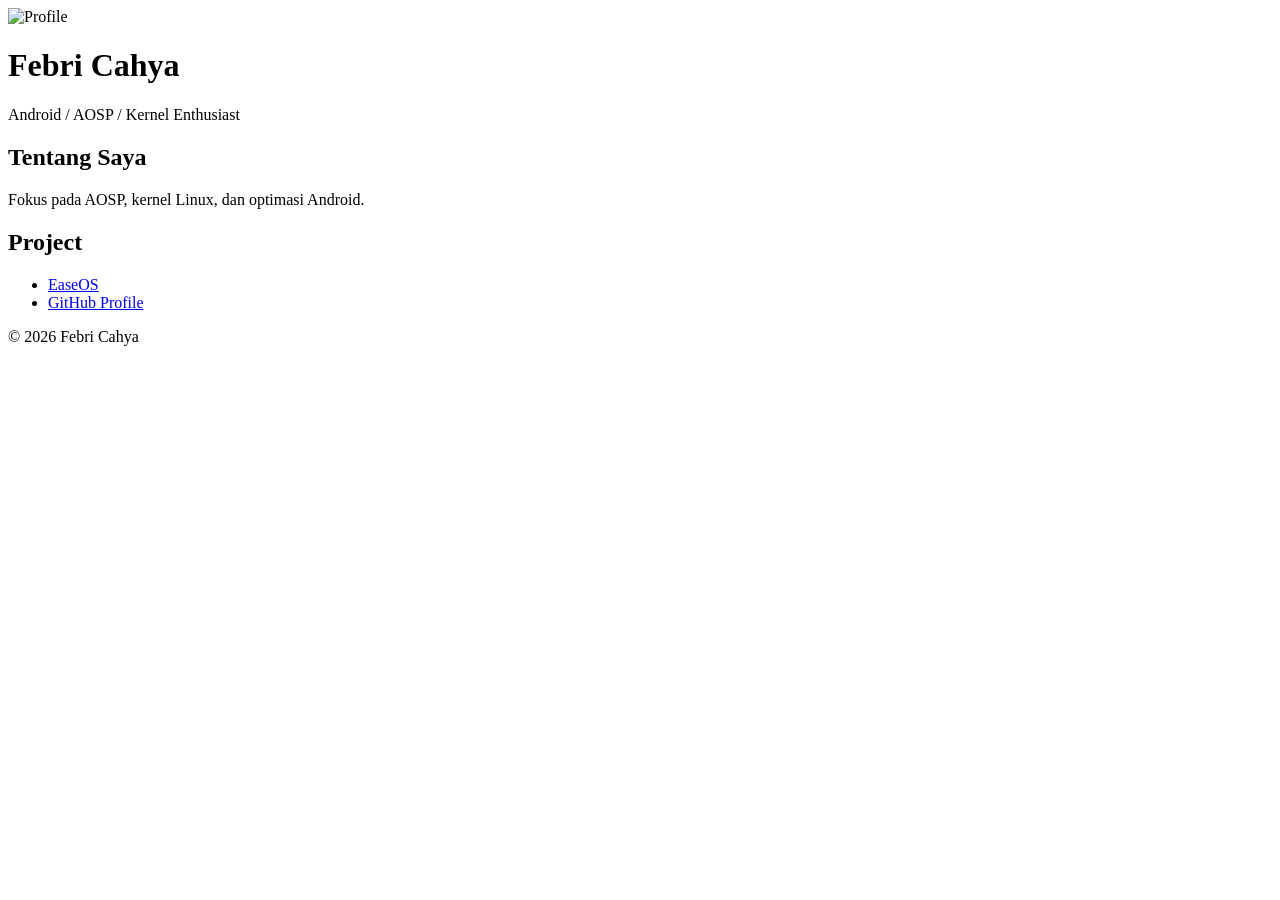
==== index.html @ 83ba1178 "Web: Initial web Signed-off-by: FebriCahyaa <febricahya12345@gmail.com>" ====
<!DOCTYPE html>
<html lang="id">
<head>
  <meta charset="UTF-8">
  <title>Febri Cahya | Portfolio</title>
  <meta name="viewport" content="width=device-width, initial-scale=1">
  <link rel="stylesheet" href="assets/css/style.css">
</head>
<body>

<header>
  <img src="assets/img/profile.png" alt="Profile" width="120">
  <h1>Febri Cahya</h1>
  <p>Android / AOSP / Kernel Enthusiast</p>
</header>

<section>
  <h2>Tentang Saya</h2>
  <p>
    Fokus pada AOSP, kernel Linux, dan optimasi Android.
  </p>
</section>

<section>
  <h2>Project</h2>
  <ul>
    <li><a href="https://github.com/EaseOS-AOSP">EaseOS</a></li>
    <li><a href="https://github.com/FebriCahyaa">GitHub Profile</a></li>
  </ul>
</section>

<footer>
  <p>© 2026 Febri Cahya</p>
</footer>

</body>
</html>
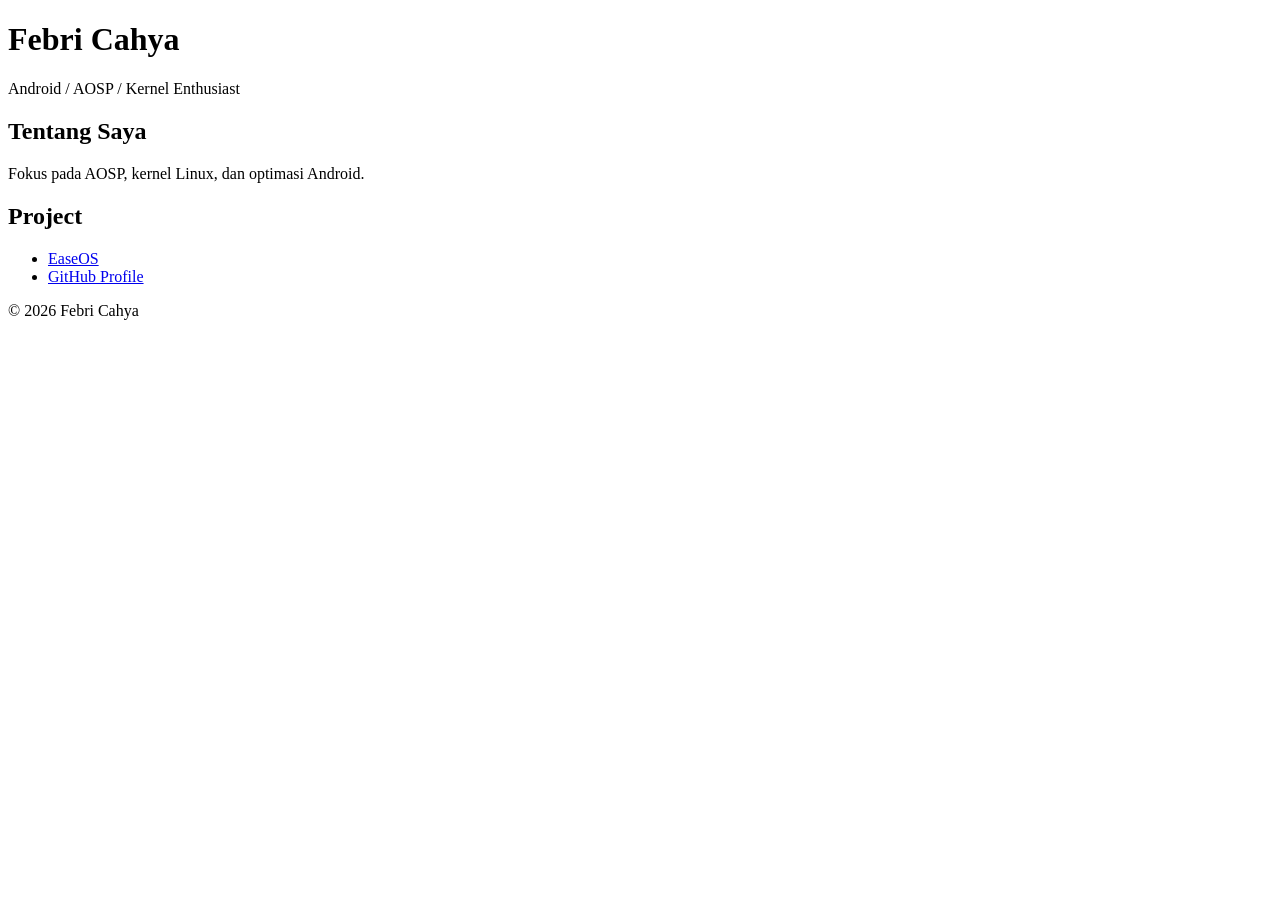
==== commit b0462360: "Web: Clear IMG Signed-off-by: FebriCahyaa <febricahya12345@gmail.com>" ====
--- a/index.html
+++ b/index.html
@@ -9,7 +9,6 @@
 <body>
 
 <header>
-  <img src="assets/img/profile.png" alt="Profile" width="120">
   <h1>Febri Cahya</h1>
   <p>Android / AOSP / Kernel Enthusiast</p>
 </header>
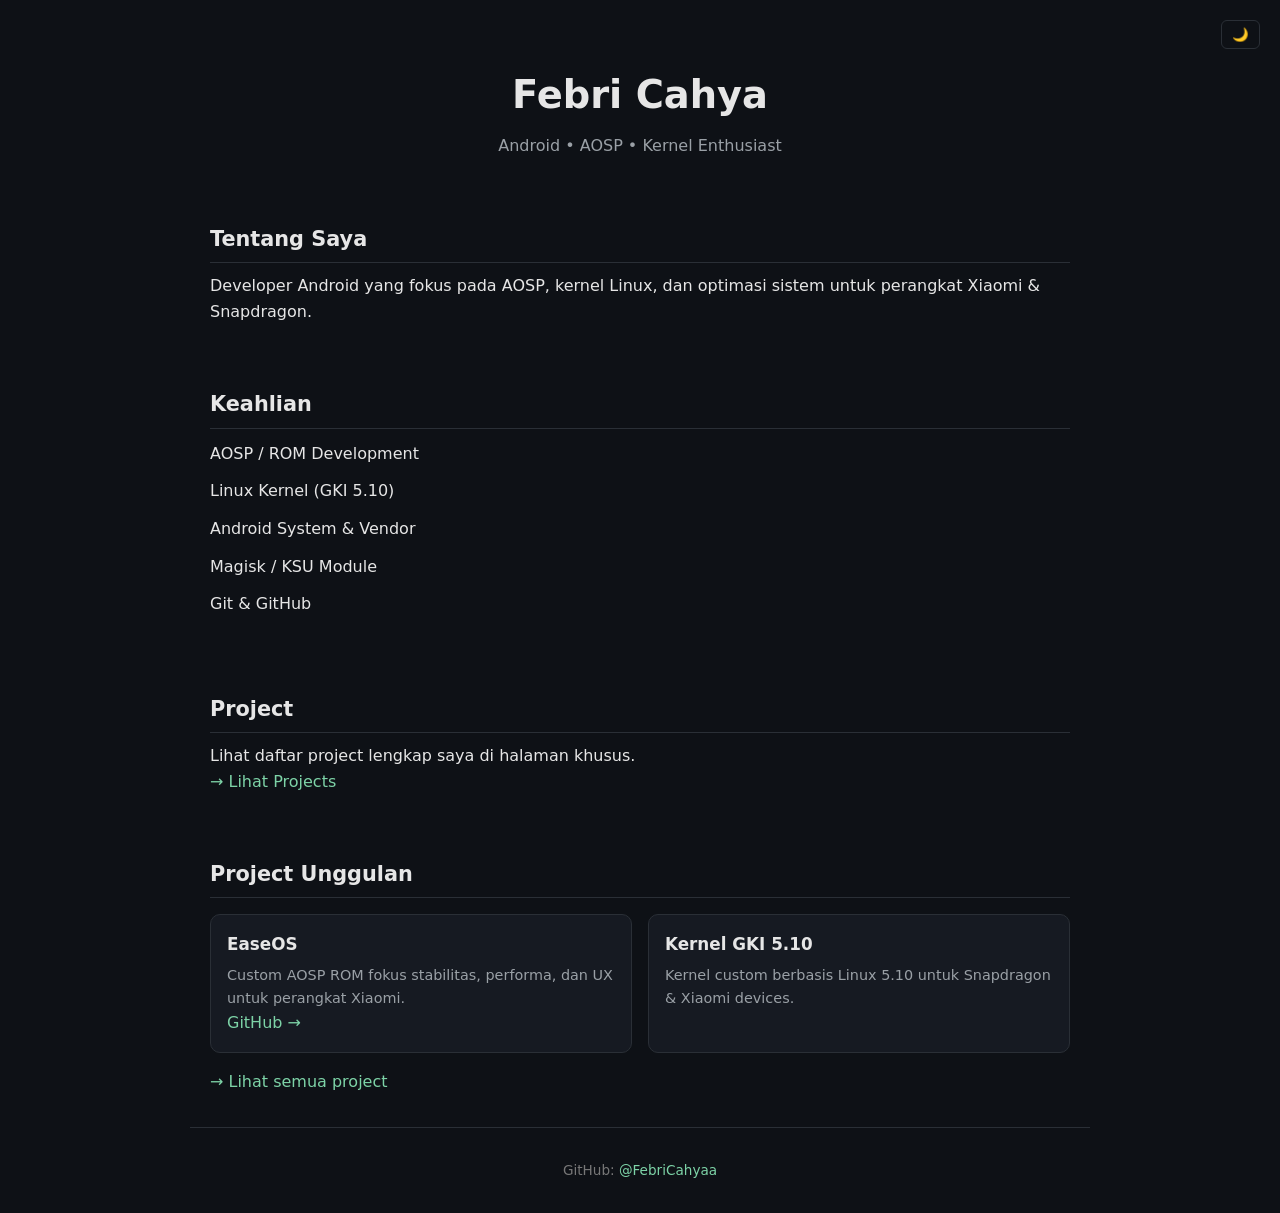
==== commit 6deae492: "feat(ui): add dark/light theme toggle and project cards Signed-off-by: FebriCahyaa <febricahya12345@" ====
--- a/index.html
+++ b/index.html
@@ -2,7 +2,7 @@
 <html lang="id">
 <head>
   <meta charset="UTF-8">
-  <title>Febri Cahya | Portfolio</title>
+  <title>Febrian Rahmad Cahya | Portfolio</title>
   <meta name="viewport" content="width=device-width, initial-scale=1">
   <link rel="stylesheet" href="assets/css/style.css">
 </head>
@@ -10,27 +10,75 @@
 
 <header>
   <h1>Febri Cahya</h1>
-  <p>Android / AOSP / Kernel Enthusiast</p>
+  <p>Android • AOSP • Kernel Enthusiast</p>
+  <button id="theme-toggle" aria-label="Toggle theme">
+  🌙
+</button>
 </header>
 
 <section>
   <h2>Tentang Saya</h2>
   <p>
-    Fokus pada AOSP, kernel Linux, dan optimasi Android.
+    Developer Android yang fokus pada AOSP, kernel Linux,
+    dan optimasi sistem untuk perangkat Xiaomi & Snapdragon.
   </p>
 </section>
 
 <section>
-  <h2>Project</h2>
+  <h2>Keahlian</h2>
   <ul>
-    <li><a href="https://github.com/EaseOS-AOSP">EaseOS</a></li>
-    <li><a href="https://github.com/FebriCahyaa">GitHub Profile</a></li>
+    <li>AOSP / ROM Development</li>
+    <li>Linux Kernel (GKI 5.10)</li>
+    <li>Android System & Vendor</li>
+    <li>Magisk / KSU Module</li>
+    <li>Git & GitHub</li>
   </ul>
 </section>
 
+<section>
+  <h2>Project</h2>
+  <p>
+    Lihat daftar project lengkap saya di halaman khusus.
+  </p>
+  <a href="projects/">→ Lihat Projects</a>
+</section>
+
+<section>
+  <h2>Project Unggulan</h2>
+
+  <div class="card-grid">
+    <div class="card">
+      <h3>EaseOS</h3>
+      <p>
+        Custom AOSP ROM fokus stabilitas, performa,
+        dan UX untuk perangkat Xiaomi.
+      </p>
+      <a href="https://github.com/EaseOS-AOSP" target="_blank">GitHub →</a>
+    </div>
+
+    <div class="card">
+      <h3>Kernel GKI 5.10</h3>
+      <p>
+        Kernel custom berbasis Linux 5.10
+        untuk Snapdragon & Xiaomi devices.
+      </p>
+    </div>
+  </div>
+
+  <p style="margin-top:16px">
+    <a href="projects/">→ Lihat semua project</a>
+  </p>
+</section>
+
 <footer>
-  <p>© 2026 Febri Cahya</p>
+  <p>
+    GitHub:
+    <a href="https://github.com/FebriCahyaa" target="_blank">
+      @FebriCahyaa
+    </a>
+  </p>
 </footer>
 
+<script src="assets/js/main.js"></script>
 </body>
 </html>
--- a/assets/css/style.css
+++ b/assets/css/style.css
@@ -0,0 +1,117 @@
+:root {
+  --bg: #0e1116;
+  --text: #e6e6e6;
+  --muted: #9aa0a6;
+  --card: #161a22;
+  --border: #2a2f36;
+  --accent: #7dd3a7;
+}
+
+[data-theme="light"] {
+  --bg: #ffffff;
+  --text: #1a1a1a;
+  --muted: #555;
+  --card: #f5f5f5;
+  --border: #ddd;
+  --accent: #2f855a;
+}
+
+* {
+  margin: 0;
+  padding: 0;
+  box-sizing: border-box;
+}
+
+body {
+  font-family: system-ui, -apple-system, BlinkMacSystemFont, "Segoe UI",
+               Roboto, Ubuntu, sans-serif;
+  background: var(--bg);
+  color: var(--text);
+  line-height: 1.6;
+}
+
+a {
+  color: var(--accent);
+  text-decoration: none;
+}
+
+a:hover {
+  text-decoration: underline;
+}
+
+header, section, footer {
+  max-width: 900px;
+  margin: auto;
+  padding: 32px 20px;
+}
+
+header {
+  text-align: center;
+  padding-top: 64px;
+}
+
+header h1 {
+  font-size: 2.4rem;
+}
+
+header p {
+  color: #9aa0a6;
+  margin-top: 8px;
+}
+
+section h2 {
+  font-size: 1.3rem;
+  margin-bottom: 10px;
+  border-bottom: 1px solid #2a2f36;
+  padding-bottom: 6px;
+}
+
+section ul {
+  list-style: none;
+  margin-top: 12px;
+}
+
+section li {
+  margin-bottom: 12px;
+}
+
+footer {
+  text-align: center;
+  font-size: 0.85rem;
+  color: #777;
+  border-top: 1px solid #2a2f36;
+}
+.card-grid {
+  display: grid;
+  grid-template-columns: repeat(auto-fit, minmax(260px, 1fr));
+  gap: 16px;
+  margin-top: 16px;
+}
+
+.card {
+  background: var(--card);
+  border: 1px solid var(--border);
+  border-radius: 10px;
+  padding: 16px;
+}
+
+.card h3 {
+  margin-bottom: 6px;
+  font-size: 1.05rem;
+}
+
+.card p {
+  font-size: 0.9rem;
+  color: var(--muted);
+}
+#theme-toggle {
+  position: absolute;
+  top: 20px;
+  right: 20px;
+  background: none;
+  border: 1px solid var(--border);
+  color: var(--text);
+  padding: 6px 10px;
+  border-radius: 6px;
+  cursor: pointer;
+}
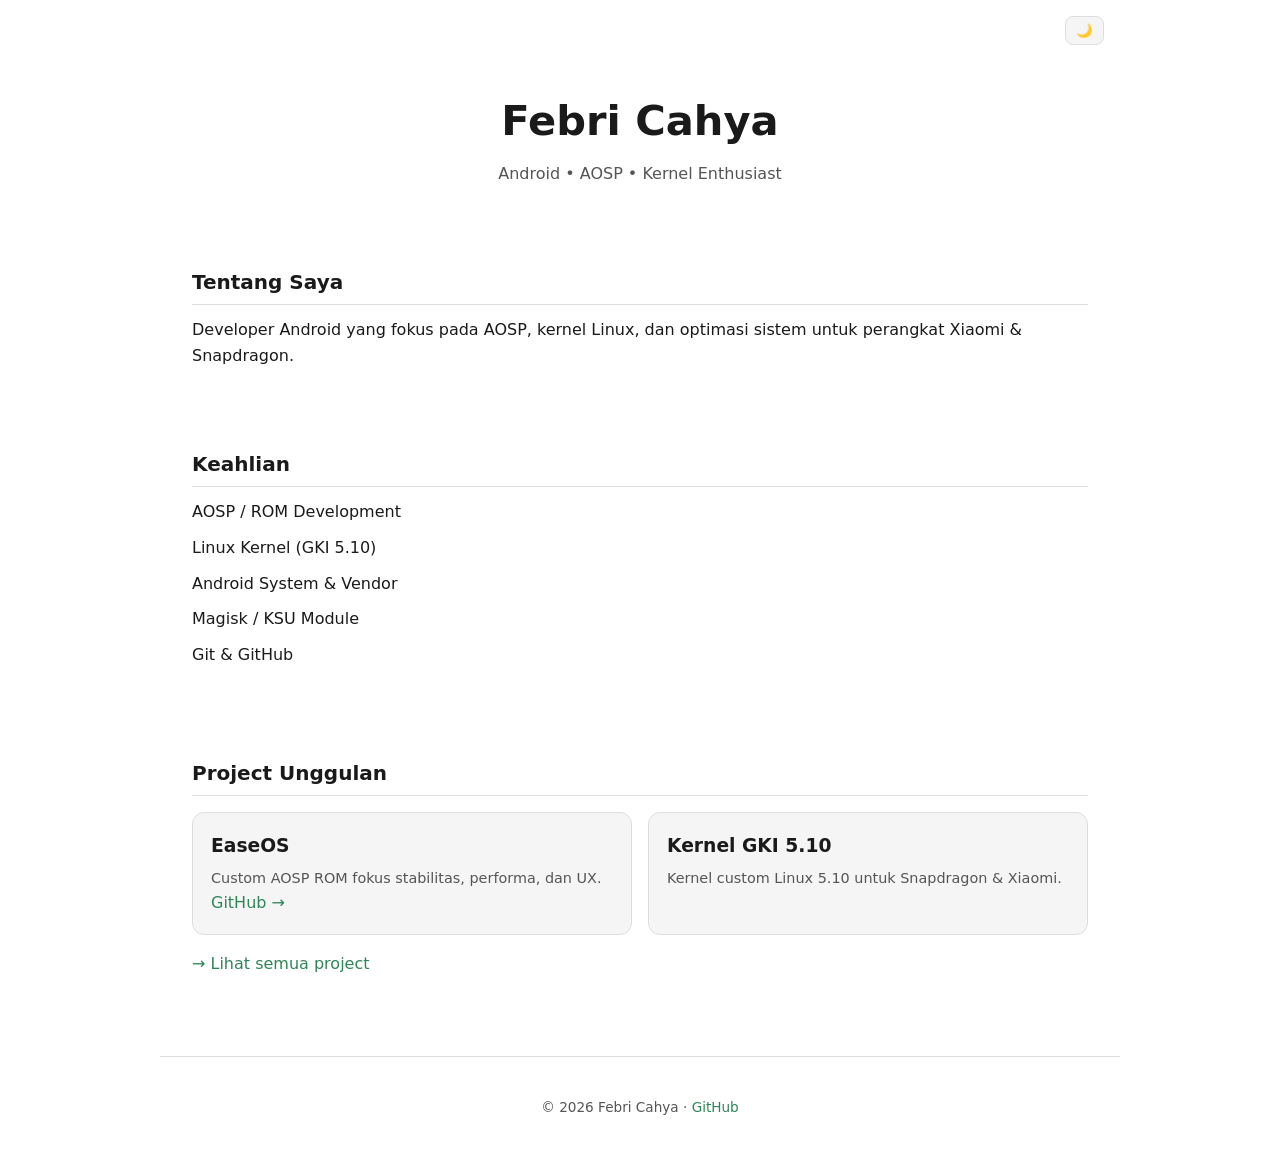
==== commit 0bc03d75: "feat(ui): unify home and projects layout with responsive design and smooth animations Signed-off-by:" ====
--- a/index.html
+++ b/index.html
@@ -2,18 +2,16 @@
 <html lang="id">
 <head>
   <meta charset="UTF-8">
-  <title>Febrian Rahmad Cahya | Portfolio</title>
+  <title>Febri Cahya | Portfolio</title>
   <meta name="viewport" content="width=device-width, initial-scale=1">
   <link rel="stylesheet" href="assets/css/style.css">
 </head>
 <body>
 
-<header>
+<header class="site-header">
   <h1>Febri Cahya</h1>
   <p>Android • AOSP • Kernel Enthusiast</p>
-  <button id="theme-toggle" aria-label="Toggle theme">
-  🌙
-</button>
+  <button id="theme-toggle" aria-label="Toggle theme">🌙</button>
 </header>
 
 <section>
@@ -36,32 +34,18 @@
 </section>
 
 <section>
-  <h2>Project</h2>
-  <p>
-    Lihat daftar project lengkap saya di halaman khusus.
-  </p>
-  <a href="projects/">→ Lihat Projects</a>
-</section>
-
-<section>
   <h2>Project Unggulan</h2>
 
   <div class="card-grid">
     <div class="card">
       <h3>EaseOS</h3>
-      <p>
-        Custom AOSP ROM fokus stabilitas, performa,
-        dan UX untuk perangkat Xiaomi.
-      </p>
+      <p>Custom AOSP ROM fokus stabilitas, performa, dan UX.</p>
       <a href="https://github.com/EaseOS-AOSP" target="_blank">GitHub →</a>
     </div>
 
     <div class="card">
       <h3>Kernel GKI 5.10</h3>
-      <p>
-        Kernel custom berbasis Linux 5.10
-        untuk Snapdragon & Xiaomi devices.
-      </p>
+      <p>Kernel custom Linux 5.10 untuk Snapdragon & Xiaomi.</p>
     </div>
   </div>
 
@@ -70,12 +54,10 @@
   </p>
 </section>
 
-<footer>
+<footer class="site-footer">
   <p>
-    GitHub:
-    <a href="https://github.com/FebriCahyaa" target="_blank">
-      @FebriCahyaa
-    </a>
+    © 2026 Febri Cahya ·
+    <a href="https://github.com/FebriCahyaa" target="_blank">GitHub</a>
   </p>
 </footer>
 
--- a/assets/css/style.css
+++ b/assets/css/style.css
@@ -24,7 +24,7 @@
 
 body {
   font-family: system-ui, -apple-system, BlinkMacSystemFont, "Segoe UI",
-               Roboto, Ubuntu, sans-serif;
+    Roboto, Ubuntu, sans-serif;
   background: var(--bg);
   color: var(--text);
   line-height: 1.6;
@@ -33,54 +33,76 @@
 a {
   color: var(--accent);
   text-decoration: none;
+  transition: opacity 0.15s ease;
 }
 
 a:hover {
-  text-decoration: underline;
+  opacity: 0.85;
 }
 
 header, section, footer {
-  max-width: 900px;
+  max-width: 960px;
   margin: auto;
-  padding: 32px 20px;
+  padding: clamp(20px, 4vw, 40px) clamp(16px, 5vw, 32px);
 }
 
-header {
+.site-header {
   text-align: center;
-  padding-top: 64px;
+  padding-top: clamp(56px, 10vw, 88px);
+  position: relative;
 }
 
-header h1 {
-  font-size: 2.4rem;
+.site-header h1 {
+  font-size: clamp(1.9rem, 5vw, 2.6rem);
 }
 
-header p {
-  color: #9aa0a6;
-  margin-top: 8px;
+.site-header p {
+  color: var(--muted);
+  margin-top: 6px;
+}
+
+#theme-toggle {
+  position: fixed;
+  top: 16px;
+  right: 16px;
+  background: var(--card);
+  border: 1px solid var(--border);
+  color: var(--text);
+  padding: 6px 10px;
+  border-radius: 8px;
+  cursor: pointer;
+  z-index: 100;
 }
 
 section h2 {
-  font-size: 1.3rem;
-  margin-bottom: 10px;
-  border-bottom: 1px solid #2a2f36;
+  font-size: 1.25rem;
+  margin-bottom: 12px;
+  border-bottom: 1px solid var(--border);
   padding-bottom: 6px;
 }
 
-section ul {
+.page-title {
+  text-align: center;
+}
+
+.page-title h2 {
+  border: none;
+}
+
+.page-title p {
+  color: var(--muted);
+  font-size: 0.95rem;
+}
+
+ul {
   list-style: none;
   margin-top: 12px;
 }
 
-section li {
-  margin-bottom: 12px;
+li {
+  margin-bottom: 10px;
 }
 
-footer {
-  text-align: center;
-  font-size: 0.85rem;
-  color: #777;
-  border-top: 1px solid #2a2f36;
-}
 .card-grid {
   display: grid;
   grid-template-columns: repeat(auto-fit, minmax(260px, 1fr));
@@ -91,27 +113,48 @@
 .card {
   background: var(--card);
   border: 1px solid var(--border);
-  border-radius: 10px;
-  padding: 16px;
+  border-radius: 12px;
+  padding: 18px;
+  animation: fadeUp 0.5s ease both;
 }
 
 .card h3 {
   margin-bottom: 6px;
-  font-size: 1.05rem;
 }
 
 .card p {
+  color: var(--muted);
   font-size: 0.9rem;
+}
+
+.site-footer {
+  text-align: center;
+  font-size: 0.85rem;
   color: var(--muted);
+  border-top: 1px solid var(--border);
+  margin-top: 40px;
 }
-#theme-toggle {
-  position: absolute;
-  top: 20px;
-  right: 20px;
-  background: none;
-  border: 1px solid var(--border);
-  color: var(--text);
-  padding: 6px 10px;
-  border-radius: 6px;
-  cursor: pointer;
+
+/* Animations */
+@keyframes fadeUp {
+  from {
+    opacity: 0;
+    transform: translateY(12px);
+  }
+  to {
+    opacity: 1;
+    transform: translateY(0);
+  }
 }
+
+header, section, footer {
+  animation: fadeUp 0.6s ease both;
+}
+
+/* Accessibility */
+@media (prefers-reduced-motion: reduce) {
+  * {
+    animation: none !important;
+    transition: none !important;
+  }
+}
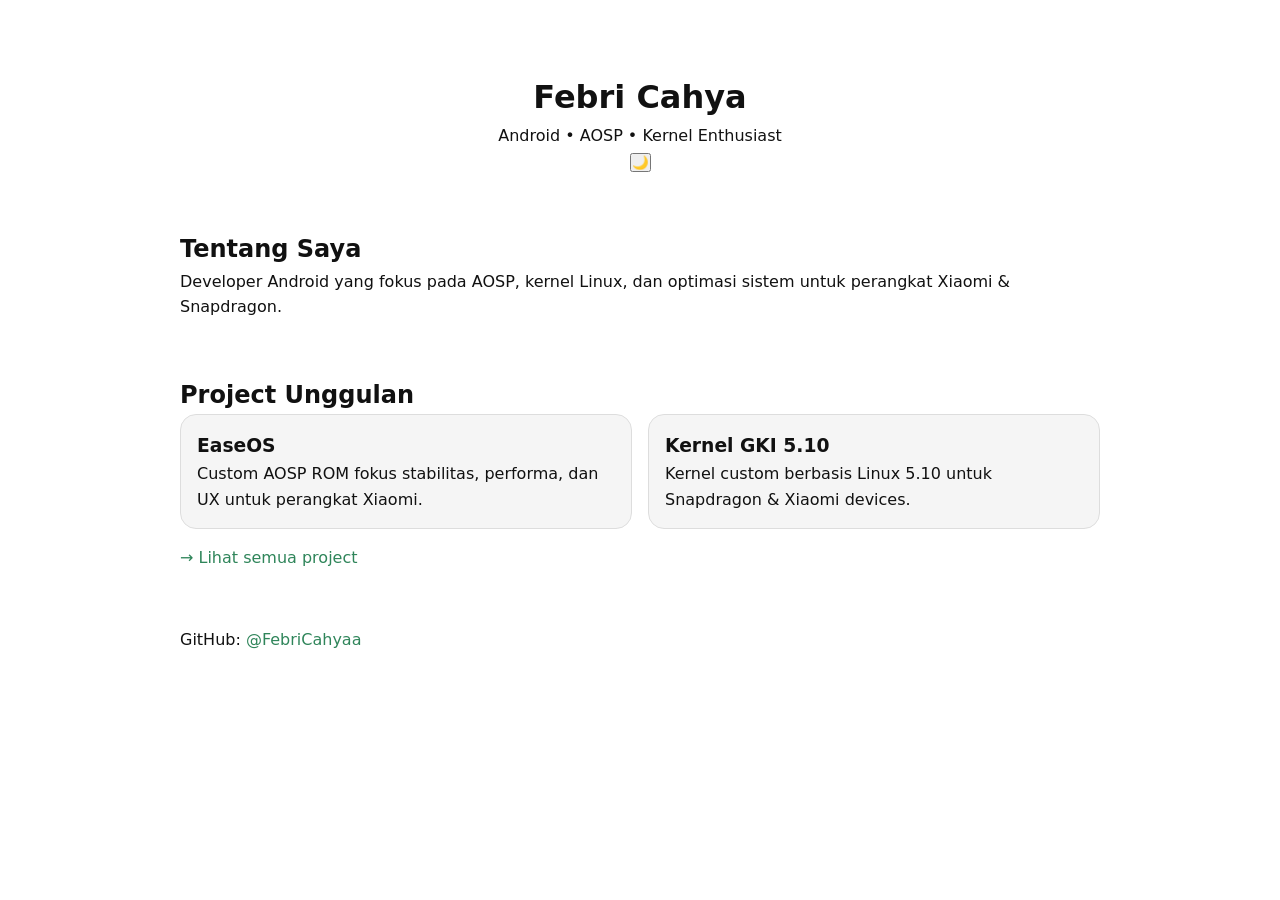
==== commit 756741ff: "feat(ui): add iOS-style navigation, animations, and responsive portfolio layout Signed-off-by: Febri" ====
--- a/index.html
+++ b/index.html
@@ -4,14 +4,18 @@
   <meta charset="UTF-8">
   <title>Febri Cahya | Portfolio</title>
   <meta name="viewport" content="width=device-width, initial-scale=1">
+  <meta name="color-scheme" content="dark light">
   <link rel="stylesheet" href="assets/css/style.css">
 </head>
 <body>
 
-<header class="site-header">
+<header>
   <h1>Febri Cahya</h1>
   <p>Android • AOSP • Kernel Enthusiast</p>
-  <button id="theme-toggle" aria-label="Toggle theme">🌙</button>
+
+  <button id="theme-toggle" aria-label="Toggle theme">
+    🌙
+  </button>
 </header>
 
 <section>
@@ -23,29 +27,23 @@
 </section>
 
 <section>
-  <h2>Keahlian</h2>
-  <ul>
-    <li>AOSP / ROM Development</li>
-    <li>Linux Kernel (GKI 5.10)</li>
-    <li>Android System & Vendor</li>
-    <li>Magisk / KSU Module</li>
-    <li>Git & GitHub</li>
-  </ul>
-</section>
-
-<section>
   <h2>Project Unggulan</h2>
 
   <div class="card-grid">
-    <div class="card">
+    <div class="card" data-project="easeos">
       <h3>EaseOS</h3>
-      <p>Custom AOSP ROM fokus stabilitas, performa, dan UX.</p>
-      <a href="https://github.com/EaseOS-AOSP" target="_blank">GitHub →</a>
+      <p>
+        Custom AOSP ROM fokus stabilitas, performa,
+        dan UX untuk perangkat Xiaomi.
+      </p>
     </div>
 
-    <div class="card">
+    <div class="card" data-project="kernel">
       <h3>Kernel GKI 5.10</h3>
-      <p>Kernel custom Linux 5.10 untuk Snapdragon & Xiaomi.</p>
+      <p>
+        Kernel custom berbasis Linux 5.10
+        untuk Snapdragon & Xiaomi devices.
+      </p>
     </div>
   </div>
 
@@ -54,10 +52,12 @@
   </p>
 </section>
 
-<footer class="site-footer">
+<footer>
   <p>
-    © 2026 Febri Cahya ·
-    <a href="https://github.com/FebriCahyaa" target="_blank">GitHub</a>
+    GitHub:
+    <a href="https://github.com/FebriCahyaa" target="_blank">
+      @FebriCahyaa
+    </a>
   </p>
 </footer>
 
--- a/assets/css/style.css
+++ b/assets/css/style.css
@@ -1,160 +1,103 @@
 :root {
-  --bg: #0e1116;
-  --text: #e6e6e6;
-  --muted: #9aa0a6;
-  --card: #161a22;
-  --border: #2a2f36;
-  --accent: #7dd3a7;
+  --bg:#0e1116;
+  --text:#e6e6e6;
+  --muted:#9aa0a6;
+  --card:#161a22;
+  --border:#2a2f36;
+  --accent:#7dd3a7;
 }
 
 [data-theme="light"] {
-  --bg: #ffffff;
-  --text: #1a1a1a;
-  --muted: #555;
-  --card: #f5f5f5;
-  --border: #ddd;
-  --accent: #2f855a;
+  --bg:#fff;
+  --text:#111;
+  --muted:#555;
+  --card:#f5f5f5;
+  --border:#ddd;
+  --accent:#2f855a;
 }
 
-* {
-  margin: 0;
-  padding: 0;
-  box-sizing: border-box;
-}
+* { box-sizing:border-box; margin:0; padding:0 }
 
 body {
-  font-family: system-ui, -apple-system, BlinkMacSystemFont, "Segoe UI",
-    Roboto, Ubuntu, sans-serif;
+  font-family: system-ui, -apple-system, BlinkMacSystemFont;
   background: var(--bg);
   color: var(--text);
   line-height: 1.6;
+  animation: pageIn .35s cubic-bezier(.2,.8,.2,1);
 }
 
-a {
-  color: var(--accent);
-  text-decoration: none;
-  transition: opacity 0.15s ease;
-}
-
-a:hover {
-  opacity: 0.85;
+@keyframes pageIn {
+  from { opacity:0; transform: translateY(14px); }
+  to   { opacity:1; transform:none; }
 }
 
 header, section, footer {
   max-width: 960px;
   margin: auto;
-  padding: clamp(20px, 4vw, 40px) clamp(16px, 5vw, 32px);
+  padding: 28px 20px;
 }
 
-.site-header {
+header {
   text-align: center;
-  padding-top: clamp(56px, 10vw, 88px);
-  position: relative;
-}
-
-.site-header h1 {
-  font-size: clamp(1.9rem, 5vw, 2.6rem);
-}
-
-.site-header p {
-  color: var(--muted);
-  margin-top: 6px;
-}
-
-#theme-toggle {
-  position: fixed;
-  top: 16px;
-  right: 16px;
-  background: var(--card);
-  border: 1px solid var(--border);
-  color: var(--text);
-  padding: 6px 10px;
-  border-radius: 8px;
-  cursor: pointer;
-  z-index: 100;
-}
-
-section h2 {
-  font-size: 1.25rem;
-  margin-bottom: 12px;
-  border-bottom: 1px solid var(--border);
-  padding-bottom: 6px;
-}
-
-.page-title {
-  text-align: center;
-}
-
-.page-title h2 {
-  border: none;
-}
-
-.page-title p {
-  color: var(--muted);
-  font-size: 0.95rem;
-}
-
-ul {
-  list-style: none;
-  margin-top: 12px;
-}
-
-li {
-  margin-bottom: 10px;
+  padding-top: 72px;
 }
 
 .card-grid {
   display: grid;
-  grid-template-columns: repeat(auto-fit, minmax(260px, 1fr));
+  grid-template-columns: repeat(auto-fit, minmax(240px,1fr));
   gap: 16px;
-  margin-top: 16px;
 }
 
 .card {
   background: var(--card);
   border: 1px solid var(--border);
-  border-radius: 12px;
-  padding: 18px;
-  animation: fadeUp 0.5s ease both;
+  border-radius: 16px;
+  padding: 16px;
+  cursor: pointer;
+  will-change: transform;
+  transition:
+    transform .18s cubic-bezier(.2,.8,.2,1),
+    box-shadow .18s cubic-bezier(.2,.8,.2,1);
 }
 
-.card h3 {
-  margin-bottom: 6px;
+.card:active {
+  transform: scale(.96);
+  box-shadow: 0 14px 34px rgba(0,0,0,.28);
 }
 
-.card p {
-  color: var(--muted);
-  font-size: 0.9rem;
+a { color: var(--accent); text-decoration:none }
+
+/* ===== iOS Back Button ===== */
+#back-button {
+  position: fixed;
+  top: 16px;
+  left: 16px;
+  background: color-mix(in srgb, var(--card) 75%, transparent);
+  backdrop-filter: blur(14px);
+  border: 1px solid var(--border);
+  border-radius: 999px;
+  padding: 6px 12px;
+  font-size: .85rem;
+  color: var(--text);
+  opacity: 0;
+  pointer-events: none;
+  transition: opacity .2s ease, transform .2s ease;
+  z-index: 50;
 }
 
-.site-footer {
-  text-align: center;
-  font-size: 0.85rem;
-  color: var(--muted);
-  border-top: 1px solid var(--border);
-  margin-top: 40px;
+#back-button.show {
+  opacity: 1;
+  pointer-events: auto;
 }
 
-/* Animations */
-@keyframes fadeUp {
-  from {
-    opacity: 0;
-    transform: translateY(12px);
-  }
-  to {
-    opacity: 1;
-    transform: translateY(0);
-  }
+/* ===== Loading Progress Bar ===== */
+#progress {
+  position: fixed;
+  top: 0;
+  left: 0;
+  height: 2px;
+  width: 0%;
+  background: var(--accent);
+  z-index: 100;
+  transition: width .25s ease;
 }
-
-header, section, footer {
-  animation: fadeUp 0.6s ease both;
-}
-
-/* Accessibility */
-@media (prefers-reduced-motion: reduce) {
-  * {
-    animation: none !important;
-    transition: none !important;
-  }
-}
